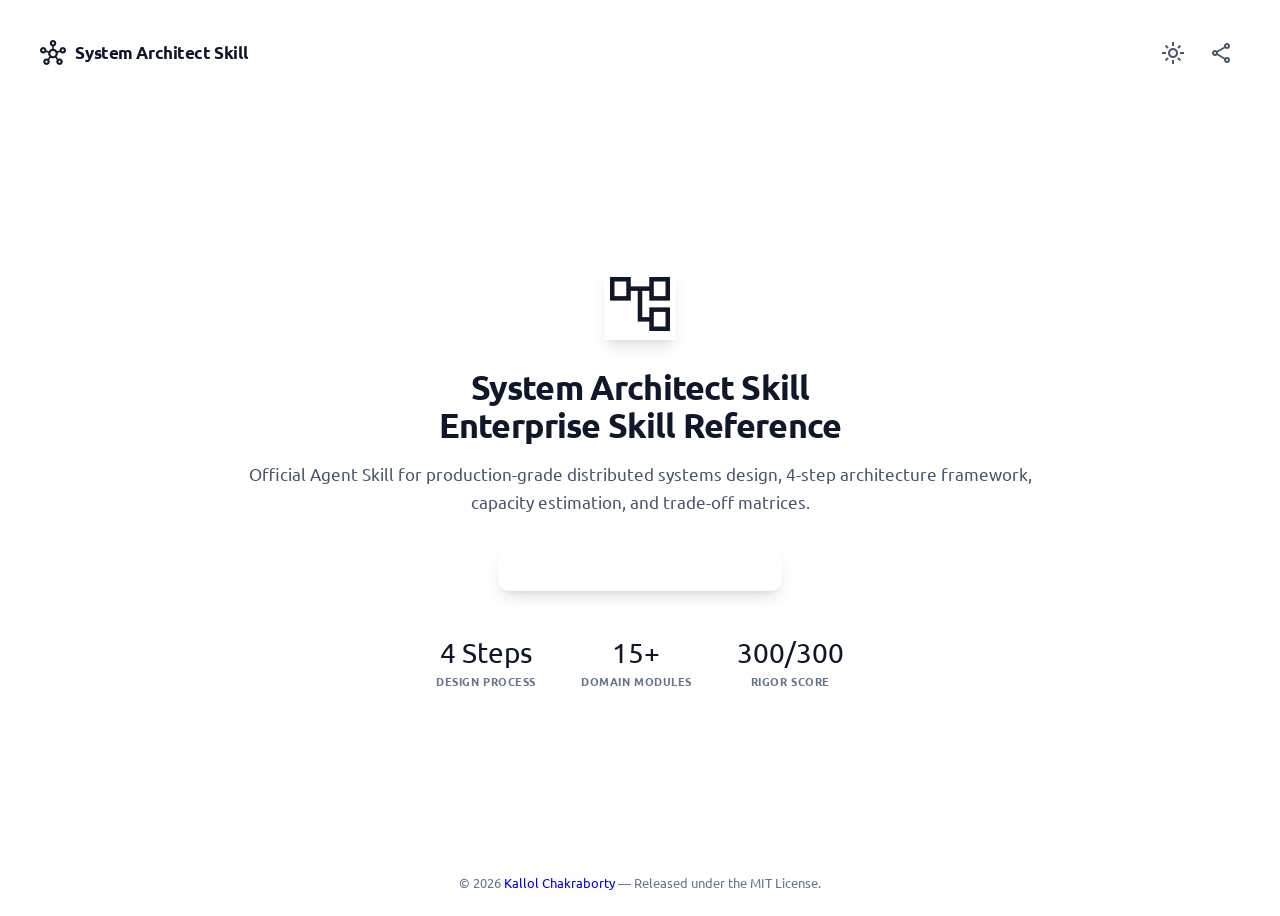
==== index.html @ fd2bddbb "style: set Ubuntu as the primary typography font family" ====
<!DOCTYPE html>
<html lang="en">
<head>
  <meta charset="utf-8" />
  <meta content="width=device-width, initial-scale=1.0" name="viewport" />
  <title>System Architect Skill — Enterprise Agent Skill Reference</title>
  <meta name="description" content="Official System Architect Agent Skill reference for production-grade distributed systems design methodology, capacity calculations, high-level architectures, and scalability trade-offs." />
  <meta property="og:title" content="System Architect Skill — Enterprise Agent Skill Reference" />
  <meta property="og:description" content="Official System Architect Agent Skill reference for production-grade distributed systems design methodology, capacity calculations, high-level architectures, and scalability trade-offs." />
  <meta property="og:type" content="website" />
  <meta property="og:site_name" content="System Architect Skill" />
  <meta name="author" content="Kallol Chakraborty" />
  <meta name="theme-color" content="#4F46E5" />
  <link rel="icon" type="image/svg+xml" href="assets/favicon.svg" />
  <link rel="stylesheet" href="css/tailwind.css" />
  <link rel="stylesheet" href="css/main.css" />
  <link href="https://fonts.googleapis.com/css2?family=Ubuntu:wght@300;400;500;700&family=JetBrains+Mono:wght@400;500;700&display=swap" rel="stylesheet" />
  <link href="https://fonts.googleapis.com/css2?family=Material+Symbols+Outlined:wght,FILL@100..700,0..1&display=swap" rel="stylesheet" />
  <script src="js/theme.js"></script>
  <script defer src="js/generated.js"></script>
  <script defer src="js/modals.js"></script>
</head>
<body class="font-sans bg-white dark:bg-slate-900 text-slate-900 dark:text-white min-h-screen flex flex-col justify-between">

  <a href="#main-content" class="sr-only focus:not-sr-only focus:absolute focus:top-4 focus:left-4 focus:z-50 focus:px-4 focus:py-2 focus:bg-white dark:focus:bg-slate-900 focus:text-indigo-600 focus:border focus:border-indigo-600 focus:rounded-lg focus:shadow-lg focus:text-sm focus:font-semibold">Skip to main content</a>

  <!-- Navbar -->
  <nav class="sticky top-0 left-0 right-0 z-40 bg-white/85 dark:bg-slate-900/85 backdrop-blur-md border-b border-slate-200 dark:border-slate-800">
    <div class="max-w-7xl mx-auto px-4 sm:px-6 lg:px-8">
      <div class="flex items-center justify-between h-16">
        <a href="index.html" class="flex items-center gap-2.5 text-lg font-bold tracking-tight text-slate-900 dark:text-white">
          <span class="material-symbols-outlined text-indigo-600 dark:text-indigo-400" style="font-size: 26px;">hub</span>
          <span>System Architect Skill</span>
        </a>
        <div class="flex items-center gap-3">
          <button id="themeToggle" class="w-10 h-10 flex items-center justify-center rounded-lg hover:bg-slate-100 dark:hover:bg-slate-800 transition-colors" aria-label="Toggle theme">
            <span class="material-symbols-outlined text-slate-600 dark:text-slate-400 text-[20px]">light_mode</span>
          </button>
          <button class="open-share-btn w-10 h-10 flex items-center justify-center rounded-lg hover:bg-slate-100 dark:hover:bg-slate-800 transition-colors" aria-label="Share">
            <span class="material-symbols-outlined text-slate-600 dark:text-slate-400 text-[20px]">share</span>
          </button>
        </div>
      </div>
    </div>
  </nav>

  <!-- Hero -->
  <main id="main-content" class="flex-grow flex items-center justify-center px-4 py-12">
    <section class="w-full py-6">
      <div class="max-w-4xl mx-auto text-center">
        <div class="flex justify-center mb-6">
          <div class="w-28 h-28 rounded-3xl flex items-center justify-center bg-indigo-50 dark:bg-indigo-950/60 border border-indigo-200 dark:border-indigo-800/60 shadow-lg shadow-indigo-500/10">
            <span class="material-symbols-outlined text-indigo-600 dark:text-indigo-400" style="font-size: 72px;">account_tree</span>
          </div>
        </div>
        <h1 class="text-4xl sm:text-5xl font-extrabold tracking-tight mb-4 text-slate-900 dark:text-white">
          System Architect Skill<br>
          <span class="bg-gradient-to-r from-indigo-600 via-indigo-500 to-purple-600 dark:from-indigo-400 dark:via-indigo-300 dark:to-purple-400 bg-clip-text text-transparent">Enterprise Skill Reference</span>
        </h1>
        <p class="text-lg text-slate-600 dark:text-slate-300 max-w-2xl mx-auto mb-8 leading-relaxed">
          Official Agent Skill for production-grade distributed systems design, 4-step architecture framework, capacity estimation, and trade-off matrices.
        </p></p>
        <div class="flex flex-wrap items-center justify-center gap-4">
          <a href="docs.html" class="inline-flex items-center gap-2 px-6 py-3 bg-indigo-600 hover:bg-indigo-700 text-white font-semibold rounded-xl transition-all shadow-lg shadow-indigo-600/30 hover:scale-105">
            <span class="material-symbols-outlined text-[20px]">auto_stories</span>
            <span>Explore Architecture Guide</span>
            <span class="material-symbols-outlined text-[18px]">arrow_forward</span>
          </a>
        </div>
        <!-- Quick stats -->
        <div class="flex flex-wrap justify-center gap-12 mt-12 text-center">
          <div>
            <div class="text-3xl font-extrabold text-indigo-600 dark:text-indigo-400">4 Steps</div>
            <div class="text-xs font-semibold text-slate-500 dark:text-slate-400 uppercase tracking-wider mt-1">Design Process</div>
          </div>
          <div>
            <div class="text-3xl font-extrabold text-indigo-600 dark:text-indigo-400">15+</div>
            <div class="text-xs font-semibold text-slate-500 dark:text-slate-400 uppercase tracking-wider mt-1">Domain Modules</div>
          </div>
          <div>
            <div class="text-3xl font-extrabold text-indigo-600 dark:text-indigo-400">300/300</div>
            <div class="text-xs font-semibold text-slate-500 dark:text-slate-400 uppercase tracking-wider mt-1">Rigor Score</div>
          </div>
        </div>
      </div>
    </section>
  </main>

  <footer class="border-t border-slate-200 dark:border-slate-800 py-6 px-4">
    <div class="max-w-7xl mx-auto text-center text-sm text-slate-500 dark:text-slate-400">
      <span>&copy; 2026 <a href="https://github.com/kallolchakraborty" class="text-blue-600 hover:underline" target="_blank">Kallol Chakraborty</a> &mdash; Released under the MIT License.</span>
    </div>
  </footer>

  <!-- Search Modal -->
  <div id="search-modal" class="fixed inset-0 z-50 hidden">
    <div id="search-modal-backdrop" class="absolute inset-0 bg-slate-900/60 backdrop-blur-sm"></div>
    <div class="absolute top-24 left-1/2 -translate-x-1/2 w-full max-w-lg mx-4">
      <div class="bg-white dark:bg-slate-900 rounded-xl shadow-2xl border border-slate-200 dark:border-slate-800 overflow-hidden">
        <div class="search-header-container flex items-center gap-3 px-4 py-3 border-b border-slate-200 dark:border-slate-800">
          <span class="material-symbols-outlined text-slate-400 text-[20px]">search</span>
          <input id="modal-search-input" type="text" class="flex-1 bg-transparent border-none outline-none focus:ring-0 text-sm placeholder:text-slate-400 text-slate-800 dark:text-slate-200" placeholder="Search architecture patterns..." autocomplete="off">
          <button id="close-search-modal" class="text-xs text-slate-400 hover:text-slate-600 dark:hover:text-slate-300 font-medium px-2 py-1 rounded-md hover:bg-slate-100 dark:hover:bg-slate-800 transition-colors">ESC</button>
        </div>
        <div id="modal-search-results" class="max-h-[80vh] overflow-y-auto">
          <div class="p-6 text-center text-slate-400 text-sm">Type to search architecture components...</div>
        </div>
      </div>
    </div>
  </div>

  <!-- Share Modal -->
  <div id="share-modal" class="fixed inset-0 z-50 hidden">
    <div id="share-modal-backdrop" class="absolute inset-0 bg-slate-900/60 backdrop-blur-sm"></div>
    <div class="absolute top-1/2 left-1/2 -translate-x-1/2 -translate-y-1/2 w-full max-w-md mx-4">
      <div class="bg-white dark:bg-slate-900 rounded-xl shadow-2xl border border-slate-200 dark:border-slate-800 p-6">
        <div class="flex items-center justify-between mb-4">
          <h3 class="text-lg font-semibold">Share Reference</h3>
          <button id="close-share-modal" class="w-8 h-8 flex items-center justify-center rounded-lg hover:bg-slate-100 dark:hover:bg-slate-800 transition-colors">
            <span class="material-symbols-outlined text-slate-400">close</span>
          </button>
        </div>
        <div class="flex items-center gap-2">
          <input id="share-url-input" type="text" class="flex-1 px-3 py-2 text-sm bg-slate-100 dark:bg-slate-800 rounded-lg border-none focus:ring-2 focus:ring-blue-500 outline-none text-slate-700 dark:text-slate-300" readonly>
          <button id="copy-link-btn" class="shrink-0 px-4 py-2 bg-blue-600 hover:bg-blue-700 text-white text-sm font-medium rounded-lg transition-colors">Copy Link</button>
        </div>
      </div>
    </div>
  </div>

</body>
</html>
---- css/main.css ----
/* ========== Global: Scaled root ========== */
:root {
  --brand-primary: #4F46E5;
  --brand-hover: #4338CA;
  --brand-light: rgba(79, 70, 229, 0.08);
  --brand-lighter: rgba(79, 70, 229, 0.04);
  --text-primary: #0F172A;
  --text-secondary: #334155;
  --text-muted: #64748B;
  --bg-primary: #ffffff;
  --bg-secondary: #F8FAFC;
  --border-default: #E2E8F0;
}
html.dark {
  --brand-primary: #818CF8;
  --brand-hover: #6366F1;
  --brand-light: rgba(129, 140, 248, 0.15);
  --brand-lighter: rgba(129, 140, 248, 0.08);
  --text-primary: #F8FAFC;
  --text-secondary: #CBD5E1;
  --text-muted: #94A3B8;
  --bg-primary: #0F172A;
  --bg-secondary: #1E293B;
  --border-default: #334155;
}
html { font-size: 15px; }
.max-w-8xl { max-width: 100rem !important; }
body,
body *:not(.material-symbols-outlined):not(pre):not(code):not(pre *):not(code *):not(svg):not(svg *) {
  font-family: 'Ubuntu', sans-serif !important;
}
a { text-decoration: none; }
button, input { border: none; outline: none; }

/* ========== Shared: Scrollbar ========== */
::-webkit-scrollbar { width: 6px; height: 6px; }
::-webkit-scrollbar-track { background: transparent; }
::-webkit-scrollbar-thumb { background: rgba(0, 0, 0, 0.1); border-radius: 9999px; }
::-webkit-scrollbar-thumb:hover { background: rgba(0, 0, 0, 0.2); }
html.dark ::-webkit-scrollbar-thumb { background: rgba(255, 255, 255, 0.1); }
html.dark ::-webkit-scrollbar-thumb:hover { background: rgba(255, 255, 255, 0.2); }

/* ========== Shared: Navigation ========== */
.glass-nav {
  backdrop-filter: blur(8px);
  background-color: rgba(255, 255, 255, 0.85);
  border-bottom: 1px solid rgba(0, 0, 0, 0.06);
}
html.dark .glass-nav {
  background-color: rgba(15, 17, 21, 0.8);
  border-bottom-color: rgba(255, 255, 255, 0.05);
}

.sidebar-sections { display: flex; flex-direction: column; gap: 2px; }
.sidebar-section { margin-bottom: 2px; }
.sidebar-label {
  font-size: 9px;
  font-weight: 500;
  letter-spacing: 0.1em;
  text-transform: uppercase;
  color: var(--text-muted);
  padding: 12px 8px 3px 10px;
}
.sidebar-subheader {
  font-size: 10px;
  font-weight: 600;
  letter-spacing: 0.08em;
  text-transform: uppercase;
  color: var(--brand-primary);
  padding: 10px 0 2px 10px;
  margin-top: 4px;
}
.sidebar-link {
  display: block;
  padding: 4px 8px 4px 10px;
  font-size: 13px;
  color: var(--text-secondary);
  border-left: 2px solid transparent;
  border-radius: 0 6px 6px 0;
  transition: all 0.15s;
  line-height: 1.4;
}
.sidebar-link:hover {
  color: var(--brand-primary);
  background: var(--brand-lighter);
}
.active-doc-link {
  color: var(--brand-primary) !important;
  border-left-color: var(--brand-primary) !important;
  background: var(--brand-light) !important;
  font-weight: 500;
}
.study-plan-link {
  font-weight: 600 !important;
  border-left: 3px solid var(--brand-primary) !important;
  background: var(--brand-light) !important;
  border-radius: 0 6px 6px 0;
  padding-left: 10px !important;
}
.outline-link {
  display: block;
  padding: 4px 0 4px 12px;
  font-size: 12px;
  color: var(--text-muted);
  border-left: 2px solid transparent;
  transition: all 0.15s;
}
.outline-link:hover { color: var(--brand-primary); }
.outline-link.active-outline { color: var(--brand-primary); border-left-color: var(--brand-primary); }

/* ========== Phase Badge ========== */
.phase-badge {
  display: inline-flex;
  align-items: center;
  gap: 4px;
  font-size: 10px;
  font-weight: 600;
  letter-spacing: 0.05em;
  text-transform: uppercase;
  color: var(--brand-primary);
  background: var(--brand-light);
  border: 1px solid rgba(233, 84, 32, 0.15);
  padding: 2px 8px;
  border-radius: 9999px;
  white-space: nowrap;
}

/* ========== Homepage Logo Animation ========== */
@keyframes logoFloat {
  0%, 100% { transform: translateY(0px) scale(1); }
  50% { transform: translateY(-6px) scale(1.05); }
}
.logo-animate {
  animation: logoFloat 3s ease-in-out infinite;
}

/* ========== Shared: Brand Colors ========== */
.text-brand-500 { color: var(--brand-primary) !important; }
.bg-brand-500 { background-color: var(--brand-primary) !important; color: #FFFFFF !important; }
.hover\:bg-brand-600:hover { background-color: var(--brand-primary) !important; color: #FFFFFF !important; }
.hover\:border-brand-500:hover { border-color: var(--brand-primary) !important; }
.hover\:text-brand-500:hover { color: var(--brand-primary) !important; }

/* ========== Shared: Dark Mode Theme ========== */
html.dark body {
  background-color: var(--bg-secondary) !important;
  color: var(--text-primary) !important;
}
html.dark h1, html.dark h2, html.dark h3, html.dark h4, html.dark p, html.dark label, html.dark input {
  color: var(--text-primary);
}
html.dark .text-slate-900, html.dark .text-slate-800, html.dark .dark\:text-white {
  color: var(--text-primary) !important;
}
html.dark .text-slate-600, html.dark .text-slate-500, html.dark .text-slate-400, html.dark .dark\:text-slate-400 {
  color: var(--text-secondary) !important;
}
html.dark .border, html.dark .border-b, html.dark .border-t, html.dark .border-r, html.dark .border-l,
html.dark .border-slate-200, html.dark .dark\:border-slate-800 {
  border-color: var(--border-default) !important;
}
html.dark .bg-white, html.dark .bg-slate-50, html.dark .dark\:bg-slate-900, html.dark .dark\:bg-slate-800\/40,
html.dark .bg-slate-50\/50, html.dark .bg-slate-100 {
  background-color: var(--bg-primary) !important;
}

/* ========== Docs Content Styles ========== */
#docs-dynamic-content a { color: var(--brand-primary); font-weight: 600; }
#docs-dynamic-content a:hover { color: var(--brand-hover); }
#docs-dynamic-content h2 {
  font-size: 1.5rem;
  font-weight: 600;
  margin-top: 2rem;
  margin-bottom: 0.75rem;
  padding-bottom: 0.5rem;
  border-bottom: 1px solid var(--border-default);
  color: var(--text-primary);
}
#docs-dynamic-content h3 { font-size: 1.25rem; font-weight: 600; margin-top: 1.75rem; margin-bottom: 0.5rem; color: var(--text-secondary); }
#docs-dynamic-content p { margin-bottom: 0.75rem; line-height: 1.625; color: var(--text-secondary); }
#docs-dynamic-content ul, #docs-dynamic-content ol { padding-left: 1.5rem; margin-bottom: 0.75rem; }
#docs-dynamic-content li { margin-bottom: 0.25rem; line-height: 1.625; color: var(--text-secondary); }
#docs-dynamic-content ul { list-style: disc; }
#docs-dynamic-content ol { list-style: decimal; }
#docs-dynamic-content blockquote {
  border-left: 3px solid var(--brand-primary);
  padding: 0.5rem 1rem;
  margin-bottom: 0.75rem;
  background: var(--brand-lighter);
  border-radius: 0 8px 8px 0;
  color: var(--text-secondary);
}
#docs-dynamic-content hr { margin: 1.5rem 0; border: 0; border-top: 1px solid var(--border-default); }
#docs-dynamic-content code {
  font-family: 'Ubuntu', sans-serif;
  font-size: 0.85em;
  background: var(--bg-secondary);
  padding: 2px 6px;
  border-radius: 4px;
  color: var(--brand-primary);
}
/* ========== Code block wrapper and header ========== */
.code-block-wrapper {
  position: relative;
  border: 1px solid var(--border-default);
  border-radius: 10px;
  margin: 1.5rem 0;
  background: var(--bg-secondary);
  overflow: hidden;
  box-shadow: 0 1px 3px rgba(0, 0, 0, 0.02);
}
html.dark .code-block-wrapper {
  background: #0d1117;
  border-color: rgba(255, 255, 255, 0.05);
}
.code-block-header {
  display: flex;
  justify-content: space-between;
  align-items: center;
  padding: 0.5rem 1rem;
  background: rgba(0, 0, 0, 0.02);
  border-bottom: 1px solid var(--border-default);
  font-size: 11px;
  font-weight: 500;
  color: var(--text-secondary);
  user-select: none;
}
html.dark .code-block-header {
  background: rgba(255, 255, 255, 0.02);
  border-bottom-color: rgba(255, 255, 255, 0.05);
}
.code-block-lang {
  letter-spacing: 0.05em;
  text-transform: uppercase;
}
.code-block-actions {
  display: flex;
  gap: 12px;
}
.code-action-btn {
  display: inline-flex;
  align-items: center;
  gap: 4px;
  background: transparent;
  color: var(--text-secondary);
  cursor: pointer;
  padding: 2px 6px;
  border-radius: 4px;
  font-size: 11px;
  font-weight: 500;
  transition: all 0.15s;
}
.code-action-btn:hover {
  color: var(--brand-primary);
  background: var(--brand-light);
}
.code-action-btn span.material-symbols-outlined {
  font-size: 14px !important;
}

/* ========== Code container with line numbers ========== */
.code-container {
  display: flex;
  align-items: stretch;
  background: transparent;
}
.line-numbers-gutter {
  padding: 1.25rem 0.75rem;
  background: rgba(0, 0, 0, 0.01);
  border-right: 1px solid var(--border-default);
  text-align: right;
  font-family: 'JetBrains Mono', monospace;
  font-size: 13px !important;
  line-height: 1.5 !important;
  color: var(--text-muted);
  user-select: none;
  min-width: 2.25rem;
}
html.dark .line-numbers-gutter {
  background: rgba(255, 255, 255, 0.005);
  border-right-color: rgba(255, 255, 255, 0.05);
}
.line-numbers-gutter div {
  height: 19.5px;
}

/* Customize the pre inside container */
#docs-dynamic-content pre {
  margin: 0 !important;
  border: none !important;
  border-radius: 0 !important;
  background: transparent !important;
  padding: 1.25rem 1rem !important;
  overflow-x: auto;
  flex-grow: 1;
  font-family: 'JetBrains Mono', monospace !important;
  font-size: 13px !important;
  line-height: 1.5 !important;
  tab-size: 4;
}
#docs-dynamic-content pre code {
  background: none !important;
  padding: 0 !important;
  color: inherit !important;
  font-size: inherit !important;
  font-family: 'JetBrains Mono', monospace !important;
}

/* ========== highlight.js compatibility ========== */
#docs-dynamic-content pre code.hljs {
  border-radius: 10px;
}
html.dark #docs-dynamic-content pre code.hljs {
  background: #0a0c10 !important;
  color: #e6edf3 !important;
}

/* ========== Utility buttons: blend into background ========== */
#themeToggle, .theme-toggle-btn, .open-share-btn, #sidebar-toggle {
  border: none !important;
  outline: none !important;
  box-shadow: none !important;
  background: transparent !important;
}
.glass-nav #themeToggle, .theme-toggle-btn, .open-share-btn, #sidebar-toggle {
  padding: 0 !important;
  margin: 0 !important;
  min-width: 0 !important;
  min-height: 0 !important;
}

/* ========== Dark mode polyfills for brand opacity ========== */
html.dark .dark\:bg-brand-500\/10 { background-color: rgba(233, 84, 32, 0.12) !important; }
html.dark .dark\:bg-brand-500\/20 { background-color: rgba(233, 84, 32, 0.2) !important; }

/* ========== Smooth theme transitions ========== */
body,
body * {
  transition-property: background-color, color, border-color, outline-color, box-shadow;
  transition-duration: 0.2s;
  transition-timing-function: ease;
}
@media (prefers-reduced-motion: reduce) {
  body, body * {
    transition: none !important;
  }
  body *, body *::before, body *::after {
    animation-duration: 0.01ms !important;
  }
}

/* ========== Print ========== */
@media print {
  nav, .glass-nav, aside, footer { display: none !important; }
  main { margin: 0 !important; padding: 0 !important; max-width: 100% !important; }
  pre, code { font-size: 9pt; page-break-inside: avoid; }
  @page { margin: 1.5cm; }
}

/* ========== Fuse.js Search Results ========== */
.search-meta {
  padding: 8px 16px 4px;
  font-size: 10px;
  font-weight: 500;
  color: var(--text-muted);
  letter-spacing: 0.05em;
  text-transform: uppercase;
}
.search-results-list { padding: 0; }
.search-empty {
  padding: 40px 16px;
  text-align: center;
  font-size: 13px;
  color: var(--text-muted);
}
.search-result-item {
  display: block;
  padding: 10px 16px;
  cursor: pointer;
  border-bottom: 1px solid var(--border-default);
  transition: background 0.12s;
  text-decoration: none;
}
.search-result-item:last-child { border-bottom: none; }
.search-result-item:hover,
.search-result-selected {
  background: var(--brand-lighter);
}
.search-result-header {
  display: flex;
  align-items: center;
  gap: 8px;
  margin-bottom: 2px;
}
.search-result-key {
  font-size: 10px;
  font-family: 'Ubuntu', sans-serif;
  color: var(--brand-primary);
  font-weight: 600;
}
.search-phase-badge {
  display: inline-flex;
  align-items: center;
  font-size: 9px;
  font-weight: 600;
  letter-spacing: 0.03em;
  color: var(--brand-primary);
  background: var(--brand-light);
  border: 1px solid rgba(233, 84, 32, 0.12);
  padding: 1px 6px;
  border-radius: 9999px;
  white-space: nowrap;
}
.search-result-title {
  font-size: 13px;
  font-weight: 600;
  color: var(--text-primary);
  line-height: 1.4;
}
.search-result-desc {
  font-size: 11px;
  color: var(--text-secondary);
  margin-top: 2px;
  line-height: 1.4;
}
.search-section-hints {
  display: flex;
  flex-wrap: wrap;
  gap: 4px;
  margin-top: 4px;
}
.search-section-tag {
  font-size: 9px;
  color: var(--text-muted);
  background: var(--bg-secondary);
  border: 1px solid var(--border-default);
  padding: 1px 5px;
  border-radius: 4px;
  white-space: nowrap;
}
.search-result-item mark {
  background: rgba(233, 84, 32, 0.15);
  color: var(--brand-primary);
  border-radius: 2px;
  padding: 0 1px;
}

/* ========== Diagrams ========== */
.docs-diagram {
  display: block;
  max-width: 100%;
  margin: 1.5rem auto;
  border: 1px solid var(--border-default);
  border-radius: 10px;
  background: var(--bg-secondary);
  padding: 1rem;
  overflow-x: auto;
}
.docs-diagram svg {
  min-width: 900px;
  width: 100%;
  height: auto;
  display: block;
}
.docs-diagram svg text,
.docs-diagram svg tspan {
  font-family: 'Ubuntu', sans-serif !important;
}
html.dark .docs-diagram {
  background: #1a1d23;
  border-color: rgba(255, 255, 255, 0.08);
}

/* ========== Study Plan Timeline ========== */
.timeline-hbar {
  display: flex;
  gap: 4px;
  width: 100%;
  margin: 1.5rem 0;
}
.timeline-segment {
  flex: 1;
  border-radius: 6px;
  padding: 10px 8px;
  text-align: center;
  font-size: 11px;
  line-height: 1.4;
  position: relative;
  min-height: 72px;
  display: flex;
  flex-direction: column;
  align-items: center;
  justify-content: center;
}
.timeline-segment .week-label {
  font-weight: 700;
  font-size: 12px;
  margin-bottom: 2px;
}
.timeline-segment .phase-label {
  font-size: 9px;
  opacity: 0.85;
}
.timeline-segment .phase-hours {
  font-size: 9px;
  font-weight: 600;
  margin-top: 2px;
  opacity: 0.7;
}
.timeline-segment.w1 { background: #dbeafe; color: #1e40af; }
.timeline-segment.w2 { background: #e0e7ff; color: #4338ca; }
.timeline-segment.w3 { background: #ede9fe; color: #6d28d9; }
.timeline-segment.w4 { background: #fce7f3; color: #be185d; }
.timeline-segment.w5 { background: #fff3ed; color: #c2410c; }
.timeline-segment.w6 { background: #d1fae5; color: #047857; }
html.dark .timeline-segment.w1 { background: #1e3a5f; color: #93c5fd; }
html.dark .timeline-segment.w2 { background: #2e1f6e; color: #a5b4fc; }
html.dark .timeline-segment.w3 { background: #3b1f6e; color: #c4b5fd; }
html.dark .timeline-segment.w4 { background: #5b1f3e; color: #f9a8d4; }
html.dark .timeline-segment.w5 { background: #5b2a1f; color: #fdba74; }
html.dark .timeline-segment.w6 { background: #1f4a3a; color: #6ee7b7; }

.study-week-card {
  border: 1px solid var(--border-default);
  border-radius: 10px;
  padding: 1rem 1.25rem;
  margin-bottom: 1rem;
  background: var(--bg-secondary);
  transition: box-shadow 0.2s;
}
html.dark .study-week-card {
  background: #1a1d23;
  border-color: rgba(255, 255, 255, 0.08);
}
.study-week-card:hover {
  box-shadow: 0 2px 12px rgba(0,0,0,0.06);
}
html.dark .study-week-card:hover {
  box-shadow: 0 2px 12px rgba(0,0,0,0.3);
}
.study-week-header {
  display: flex;
  align-items: center;
  gap: 10px;
  margin-bottom: 8px;
}
.study-week-badge {
  display: inline-flex;
  align-items: center;
  justify-content: center;
  width: 28px;
  height: 28px;
  border-radius: 50%;
  font-size: 12px;
  font-weight: 700;
  flex-shrink: 0;
  color: #fff;
}
.study-week-title {
  font-weight: 600;
  font-size: 14px;
}
.study-week-hours {
  font-size: 11px;
  opacity: 0.6;
  margin-left: auto;
}
.study-week-phases {
  display: flex;
  flex-wrap: wrap;
  gap: 6px;
  margin: 6px 0;
}
.study-week-phases span {
  display: inline-block;
  font-size: 10px;
  padding: 2px 8px;
  border-radius: 4px;
  background: rgba(233,84,32,0.08);
  color: var(--brand-default);
  font-weight: 500;
}
html.dark .study-week-phases span {
  background: rgba(233,84,32,0.15);
}
.study-week-goal {
  font-size: 12px;
  padding: 6px 10px;
  margin-top: 6px;
  border-radius: 6px;
  background: rgba(233,84,32,0.04);
  border-left: 3px solid var(--brand-default);
}
html.dark .study-week-goal {
  background: rgba(233,84,32,0.08);
}
.study-week-artifacts {
  font-size: 11px;
  margin-top: 6px;
  opacity: 0.7;
}
.study-week-artifacts a {
  color: var(--brand-default);
  text-decoration: none;
}
.study-week-artifacts a:hover {
  text-decoration: underline;
}
.study-milestone {
  display: flex;
  align-items: center;
  gap: 8px;
  font-size: 11px;
  padding: 6px 10px;
  margin-top: 4px;
  border-radius: 6px;
  background: rgba(233,84,32,0.04);
}
html.dark .study-milestone {
  background: rgba(233,84,32,0.08);
}
.study-milestone .icon {
  font-size: 14px;
  flex-shrink: 0;
}

/* ========== Highlight.js ABAP Overrides ========== */
.hljs-doctag { color: #e8792b !important; font-weight: 500; }
.hljs-keyword { color: #7c3aed !important; font-weight: 500; }
.hljs-built_in { color: #0891b2 !important; }
.hljs-string { color: #16a34a !important; }
.hljs-number { color: #e8792b !important; }
.hljs-comment { color: #64748b !important; font-style: italic; }
.hljs-operator { color: #dc2626 !important; }
html.dark .hljs-doctag { color: #fb923c !important; }
html.dark .hljs-keyword { color: #a78bfa !important; }
html.dark .hljs-built_in { color: #22d3ee !important; }
html.dark .hljs-string { color: #4ade80 !important; }
html.dark .hljs-number { color: #fb923c !important; }
html.dark .hljs-comment { color: #94a3b8 !important; }
html.dark .hljs-operator { color: #f87171 !important; }

/* ========== Responsive Left Sidebar Override ========== */
@media (max-width: 1023px) {
  #left-sidebar {
    position: fixed !important;
    top: 0 !important;
    bottom: 0 !important;
    left: 0 !important;
    width: 280px !important;
    height: 100vh !important;
    z-index: 50 !important;
    background: var(--bg-primary) !important;
    border-right: 1px solid var(--border-default) !important;
    transition: transform 0.2s ease-in-out !important;
    padding: 1.5rem !important;
    box-shadow: 0 4px 20px rgba(0, 0, 0, 0.08) !important;
  }
  
  /* When it has -translate-x-full, hide it */
  #left-sidebar.-translate-x-full {
    transform: translateX(-100%) !important;
  }
  
  /* When it doesn't have -translate-x-full, show it */
  #left-sidebar:not(.-translate-x-full) {
    transform: translateX(0) !important;
  }
}

/* ========== Markdown Content Typography & Tables ========== */
#docs-dynamic-content { color: var(--text-primary); }
#docs-dynamic-content h1 { font-size: 2.1rem; font-weight: 700; color: var(--text-primary); margin-top: 1.5rem; margin-bottom: 1rem; border-bottom: 1px solid var(--border-default); padding-bottom: 0.5rem; }
#docs-dynamic-content h2 { font-size: 1.5rem; font-weight: 600; color: var(--text-primary); margin-top: 2rem; margin-bottom: 0.75rem; border-bottom: 1px solid var(--border-default); padding-bottom: 0.25rem; }
#docs-dynamic-content h3 { font-size: 1.25rem; font-weight: 600; color: var(--text-primary); margin-top: 1.5rem; margin-bottom: 0.5rem; }
#docs-dynamic-content h4 { font-size: 1.1rem; font-weight: 600; color: var(--text-primary); margin-top: 1.25rem; margin-bottom: 0.5rem; }
#docs-dynamic-content p { font-size: 0.95rem; line-height: 1.65; color: var(--text-secondary); margin-bottom: 1rem; }
#docs-dynamic-content ul { list-style-type: disc; margin-left: 1.5rem; margin-bottom: 1.25rem; color: var(--text-secondary); }
#docs-dynamic-content ol { list-style-type: decimal; margin-left: 1.5rem; margin-bottom: 1.25rem; color: var(--text-secondary); }
#docs-dynamic-content li { margin-bottom: 0.4rem; line-height: 1.55; }
#docs-dynamic-content table { width: 100%; border-collapse: collapse; margin-top: 1.25rem; margin-bottom: 1.5rem; border: 1px solid var(--border-default); border-radius: 8px; overflow: hidden; }
#docs-dynamic-content th, #docs-dynamic-content td { padding: 10px 14px; border: 1px solid var(--border-default); text-align: left; font-size: 0.875rem; }
#docs-dynamic-content th { background: var(--bg-secondary); font-weight: 600; color: var(--text-primary); }
#docs-dynamic-content tr:nth-child(even) { background: var(--brand-lighter); }
#docs-dynamic-content code:not(pre code) { background: var(--brand-light); color: var(--brand-primary); padding: 2px 6px; border-radius: 4px; font-family: 'JetBrains Mono', monospace; font-size: 0.85rem; font-weight: 500; }
#docs-dynamic-content blockquote { border-left: 4px solid var(--brand-primary); background: var(--brand-lighter); padding: 12px 16px; color: var(--text-secondary); border-radius: 0 8px 8px 0; margin-bottom: 1.25rem; font-style: normal; }
#docs-dynamic-content hr { border: none; border-top: 1px solid var(--border-default); margin: 2rem 0; }
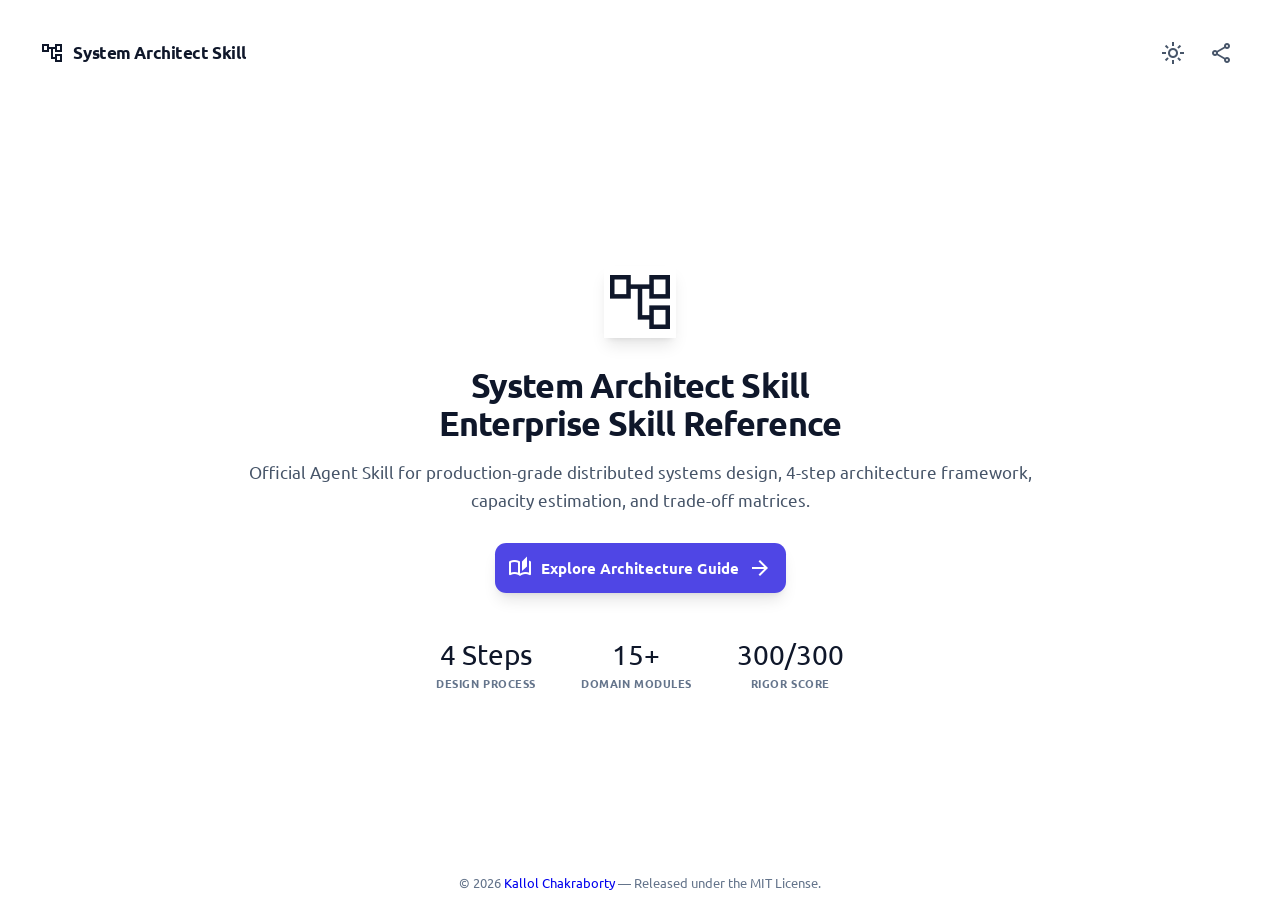
==== commit 1284f458: "fix(ui): synchronize header/hero account_tree logo and fix CTA button text contrast" ====
--- a/index.html
+++ b/index.html
@@ -14,7 +14,7 @@
   <link rel="icon" type="image/svg+xml" href="assets/favicon.svg" />
   <link rel="stylesheet" href="css/tailwind.css" />
   <link rel="stylesheet" href="css/main.css" />
-  <link href="https://fonts.googleapis.com/css2?family=Ubuntu:wght@300;400;500;700&family=JetBrains+Mono:wght@400;500;700&display=swap" rel="stylesheet" />
+  <link href="https://fonts.googleapis.com/css2?family=Ubuntu:ital,wght@0,300;0,400;0,500;0,700;1,300;1,400;1,500;1,700&family=JetBrains+Mono:wght@400;500;700&display=swap" rel="stylesheet" />
   <link href="https://fonts.googleapis.com/css2?family=Material+Symbols+Outlined:wght,FILL@100..700,0..1&display=swap" rel="stylesheet" />
   <script src="js/theme.js"></script>
   <script defer src="js/generated.js"></script>
@@ -29,7 +29,7 @@
     <div class="max-w-7xl mx-auto px-4 sm:px-6 lg:px-8">
       <div class="flex items-center justify-between h-16">
         <a href="index.html" class="flex items-center gap-2.5 text-lg font-bold tracking-tight text-slate-900 dark:text-white">
-          <span class="material-symbols-outlined text-indigo-600 dark:text-indigo-400" style="font-size: 26px;">hub</span>
+          <span class="material-symbols-outlined text-indigo-600 dark:text-indigo-400 text-[26px]">account_tree</span>
           <span>System Architect Skill</span>
         </a>
         <div class="flex items-center gap-3">
@@ -59,12 +59,12 @@
         </h1>
         <p class="text-lg text-slate-600 dark:text-slate-300 max-w-2xl mx-auto mb-8 leading-relaxed">
           Official Agent Skill for production-grade distributed systems design, 4-step architecture framework, capacity estimation, and trade-off matrices.
-        </p></p>
+        </p>
         <div class="flex flex-wrap items-center justify-center gap-4">
-          <a href="docs.html" class="inline-flex items-center gap-2 px-6 py-3 bg-indigo-600 hover:bg-indigo-700 text-white font-semibold rounded-xl transition-all shadow-lg shadow-indigo-600/30 hover:scale-105">
-            <span class="material-symbols-outlined text-[20px]">auto_stories</span>
-            <span>Explore Architecture Guide</span>
-            <span class="material-symbols-outlined text-[18px]">arrow_forward</span>
+          <a href="docs.html" class="btn-primary inline-flex items-center gap-2.5 px-6 py-3.5 bg-indigo-600 hover:bg-indigo-700 text-white font-bold rounded-xl transition-all shadow-lg shadow-indigo-600/30 hover:scale-105" style="color: #ffffff !important;">
+            <span class="material-symbols-outlined text-[20px]" style="color: #ffffff !important;">auto_stories</span>
+            <span style="color: #ffffff !important; font-weight: 700 !important;">Explore Architecture Guide</span>
+            <span class="material-symbols-outlined text-[18px]" style="color: #ffffff !important;">arrow_forward</span>
           </a>
         </div>
         <!-- Quick stats -->
--- a/css/main.css
+++ b/css/main.css
@@ -25,9 +25,48 @@
 }
 html { font-size: 15px; }
 .max-w-8xl { max-width: 100rem !important; }
-body,
-body *:not(.material-symbols-outlined):not(pre):not(code):not(pre *):not(code *):not(svg):not(svg *) {
+html, body, div, applet, object, iframe,
+h1, h2, h3, h4, h5, h6, p, blockquote, pre,
+a, abbr, acronym, address, big, cite, code,
+del, dfn, em, img, ins, kbd, q, s, samp,
+small, strike, strong, sub, sup, tt, var,
+b, u, i, center,
+dl, dt, dd, ol, ul, li,
+fieldset, form, label, legend,
+table, caption, tbody, tfoot, thead, tr, th, td,
+article, aside, canvas, details, embed, 
+figure, figcaption, footer, header, hgroup, 
+menu, nav, output, ruby, section, summary,
+time, mark, audio, video, input, button, select, textarea,
+span:not(.material-symbols-outlined) {
   font-family: 'Ubuntu', sans-serif !important;
+}
+
+span.material-symbols-outlined,
+button.material-symbols-outlined,
+i.material-symbols-outlined,
+.material-symbols-outlined {
+  font-family: 'Material Symbols Outlined' !important;
+  font-weight: normal !important;
+  font-style: normal !important;
+  line-height: 1 !important;
+  letter-spacing: normal !important;
+  text-transform: none !important;
+  display: inline-block !important;
+  white-space: nowrap !important;
+  word-wrap: normal !important;
+  direction: ltr !important;
+}
+
+.btn-primary {
+  background-color: #4F46E5 !important;
+  color: #FFFFFF !important;
+}
+.btn-primary * {
+  color: #FFFFFF !important;
+}
+.btn-primary:hover {
+  background-color: #4338CA !important;
 }
 a { text-decoration: none; }
 button, input { border: none; outline: none; }
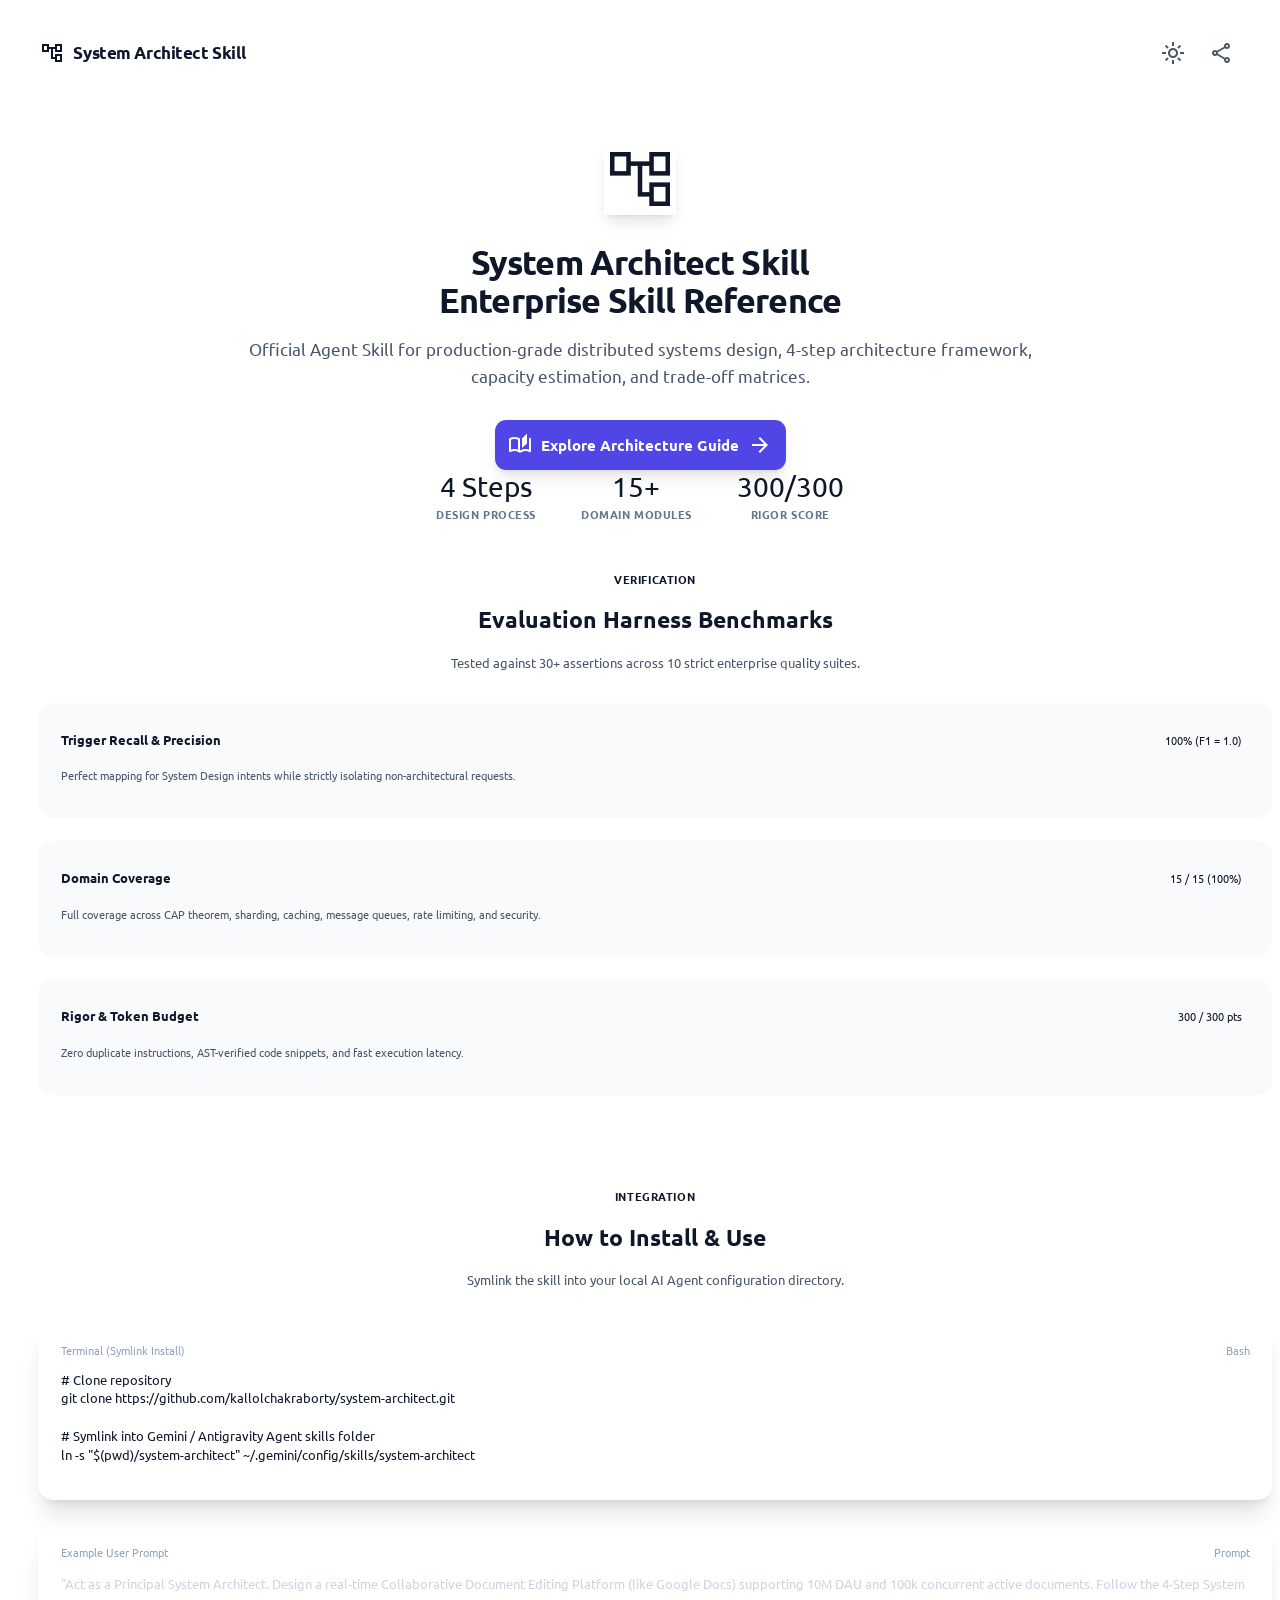
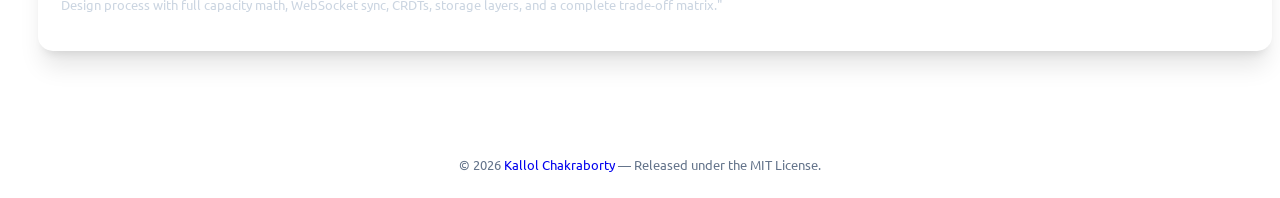
==== commit 992c6019: "feat(ui): add homepage logo pulse animation, benchmarks section, and installation guide" ====
--- a/index.html
+++ b/index.html
@@ -45,12 +45,12 @@
   </nav>
 
   <!-- Hero -->
-  <main id="main-content" class="flex-grow flex items-center justify-center px-4 py-12">
+  <main id="main-content" class="flex-grow flex flex-col items-center justify-center px-4 py-12">
     <section class="w-full py-6">
       <div class="max-w-4xl mx-auto text-center">
         <div class="flex justify-center mb-6">
           <div class="w-28 h-28 rounded-3xl flex items-center justify-center bg-indigo-50 dark:bg-indigo-950/60 border border-indigo-200 dark:border-indigo-800/60 shadow-lg shadow-indigo-500/10">
-            <span class="material-symbols-outlined text-indigo-600 dark:text-indigo-400" style="font-size: 72px;">account_tree</span>
+            <span class="material-symbols-outlined text-indigo-600 dark:text-indigo-400 logo-animate" style="font-size: 72px;">account_tree</span>
           </div>
         </div>
         <h1 class="text-4xl sm:text-5xl font-extrabold tracking-tight mb-4 text-slate-900 dark:text-white">
@@ -60,7 +60,7 @@
         <p class="text-lg text-slate-600 dark:text-slate-300 max-w-2xl mx-auto mb-8 leading-relaxed">
           Official Agent Skill for production-grade distributed systems design, 4-step architecture framework, capacity estimation, and trade-off matrices.
         </p>
-        <div class="flex flex-wrap items-center justify-center gap-4">
+        <div class="flex flex-wrap items-center justify-center gap-4 mb-10">
           <a href="docs.html" class="btn-primary inline-flex items-center gap-2.5 px-6 py-3.5 bg-indigo-600 hover:bg-indigo-700 text-white font-bold rounded-xl transition-all shadow-lg shadow-indigo-600/30 hover:scale-105" style="color: #ffffff !important;">
             <span class="material-symbols-outlined text-[20px]" style="color: #ffffff !important;">auto_stories</span>
             <span style="color: #ffffff !important; font-weight: 700 !important;">Explore Architecture Guide</span>
@@ -68,7 +68,7 @@
           </a>
         </div>
         <!-- Quick stats -->
-        <div class="flex flex-wrap justify-center gap-12 mt-12 text-center">
+        <div class="flex flex-wrap justify-center gap-12 text-center border-t border-slate-200 dark:border-slate-800 pt-8">
           <div>
             <div class="text-3xl font-extrabold text-indigo-600 dark:text-indigo-400">4 Steps</div>
             <div class="text-xs font-semibold text-slate-500 dark:text-slate-400 uppercase tracking-wider mt-1">Design Process</div>
@@ -81,6 +81,74 @@
             <div class="text-3xl font-extrabold text-indigo-600 dark:text-indigo-400">300/300</div>
             <div class="text-xs font-semibold text-slate-500 dark:text-slate-400 uppercase tracking-wider mt-1">Rigor Score</div>
           </div>
+        </div>
+      </div>
+    </section>
+
+    <!-- Benchmark Scorecard Section -->
+    <section class="w-full max-w-5xl mx-auto py-12 px-4 border-t border-slate-200 dark:border-slate-800">
+      <div class="text-center mb-8">
+        <span class="px-3 py-1 bg-indigo-50 dark:bg-indigo-950/60 text-indigo-600 dark:text-indigo-400 text-xs font-bold uppercase tracking-wider rounded-full border border-indigo-200 dark:border-indigo-800">Verification</span>
+        <h2 class="text-2xl sm:text-3xl font-extrabold text-slate-900 dark:text-white mt-3">Evaluation Harness Benchmarks</h2>
+        <p class="text-sm text-slate-600 dark:text-slate-400 max-w-xl mx-auto mt-2">Tested against 30+ assertions across 10 strict enterprise quality suites.</p>
+      </div>
+
+      <div class="grid grid-cols-1 md:grid-cols-3 gap-6">
+        <div class="p-6 bg-slate-50 dark:bg-slate-800/40 rounded-2xl border border-slate-200 dark:border-slate-800">
+          <div class="flex items-center justify-between mb-3">
+            <span class="text-sm font-bold text-slate-900 dark:text-white">Trigger Recall &amp; Precision</span>
+            <span class="px-2 py-0.5 bg-emerald-100 dark:bg-emerald-950/60 text-emerald-600 dark:text-emerald-400 text-xs font-extrabold rounded">100% (F1 = 1.0)</span>
+          </div>
+          <p class="text-xs text-slate-600 dark:text-slate-400 leading-relaxed">Perfect mapping for System Design intents while strictly isolating non-architectural requests.</p>
+        </div>
+
+        <div class="p-6 bg-slate-50 dark:bg-slate-800/40 rounded-2xl border border-slate-200 dark:border-slate-800">
+          <div class="flex items-center justify-between mb-3">
+            <span class="text-sm font-bold text-slate-900 dark:text-white">Domain Coverage</span>
+            <span class="px-2 py-0.5 bg-emerald-100 dark:bg-emerald-950/60 text-emerald-600 dark:text-emerald-400 text-xs font-extrabold rounded">15 / 15 (100%)</span>
+          </div>
+          <p class="text-xs text-slate-600 dark:text-slate-400 leading-relaxed">Full coverage across CAP theorem, sharding, caching, message queues, rate limiting, and security.</p>
+        </div>
+
+        <div class="p-6 bg-slate-50 dark:bg-slate-800/40 rounded-2xl border border-slate-200 dark:border-slate-800">
+          <div class="flex items-center justify-between mb-3">
+            <span class="text-sm font-bold text-slate-900 dark:text-white">Rigor &amp; Token Budget</span>
+            <span class="px-2 py-0.5 bg-indigo-100 dark:bg-indigo-950/60 text-indigo-600 dark:text-indigo-400 text-xs font-extrabold rounded">300 / 300 pts</span>
+          </div>
+          <p class="text-xs text-slate-600 dark:text-slate-400 leading-relaxed">Zero duplicate instructions, AST-verified code snippets, and fast execution latency.</p>
+        </div>
+      </div>
+    </section>
+
+    <!-- How to Install & Use Section -->
+    <section class="w-full max-w-5xl mx-auto py-12 px-4 border-t border-slate-200 dark:border-slate-800">
+      <div class="text-center mb-8">
+        <span class="px-3 py-1 bg-indigo-50 dark:bg-indigo-950/60 text-indigo-600 dark:text-indigo-400 text-xs font-bold uppercase tracking-wider rounded-full border border-indigo-200 dark:border-indigo-800">Integration</span>
+        <h2 class="text-2xl sm:text-3xl font-extrabold text-slate-900 dark:text-white mt-3">How to Install &amp; Use</h2>
+        <p class="text-sm text-slate-600 dark:text-slate-400 max-w-xl mx-auto mt-2">Symlink the skill into your local AI Agent configuration directory.</p>
+      </div>
+
+      <div class="space-y-6">
+        <!-- Installation Code Block -->
+        <div class="bg-slate-900 rounded-2xl p-6 border border-slate-800 text-slate-100 font-mono text-sm shadow-xl">
+          <div class="flex items-center justify-between mb-3 text-xs text-slate-400 border-b border-slate-800 pb-2">
+            <span>Terminal (Symlink Install)</span>
+            <span class="text-indigo-400">Bash</span>
+          </div>
+          <pre class="overflow-x-auto"><code># Clone repository
+git clone https://github.com/kallolchakraborty/system-architect.git
+
+# Symlink into Gemini / Antigravity Agent skills folder
+ln -s "$(pwd)/system-architect" ~/.gemini/config/skills/system-architect</code></pre>
+        </div>
+
+        <!-- Example Agent Prompt -->
+        <div class="bg-slate-900 rounded-2xl p-6 border border-slate-800 text-slate-100 font-mono text-sm shadow-xl">
+          <div class="flex items-center justify-between mb-3 text-xs text-slate-400 border-b border-slate-800 pb-2">
+            <span>Example User Prompt</span>
+            <span class="text-indigo-400">Prompt</span>
+          </div>
+          <p class="text-slate-300 leading-relaxed font-sans text-sm">"Act as a Principal System Architect. Design a real-time Collaborative Document Editing Platform (like Google Docs) supporting 10M DAU and 100k concurrent active documents. Follow the 4-Step System Design process with full capacity math, WebSocket sync, CRDTs, storage layers, and a complete trade-off matrix."</p>
         </div>
       </div>
     </section>
--- a/css/main.css
+++ b/css/main.css
@@ -687,6 +687,20 @@
     bottom: 0 !important;
     left: 0 !important;
     width: 280px !important;
+  }
+}
+
+/* ========== Logo & Micro Animations ========== */
+@keyframes logoPulse {
+  0%, 100% { transform: scale(1) rotate(0deg); filter: drop-shadow(0 0 10px rgba(79, 70, 229, 0.3)); }
+  50% { transform: scale(1.08) rotate(3deg); filter: drop-shadow(0 0 25px rgba(99, 102, 241, 0.6)); }
+}
+.logo-animate {
+  animation: logoPulse 4s ease-in-out infinite;
+  display: inline-block;
+  transform-origin: center;
+}
+  #left-sidebar {
     height: 100vh !important;
     z-index: 50 !important;
     background: var(--bg-primary) !important;
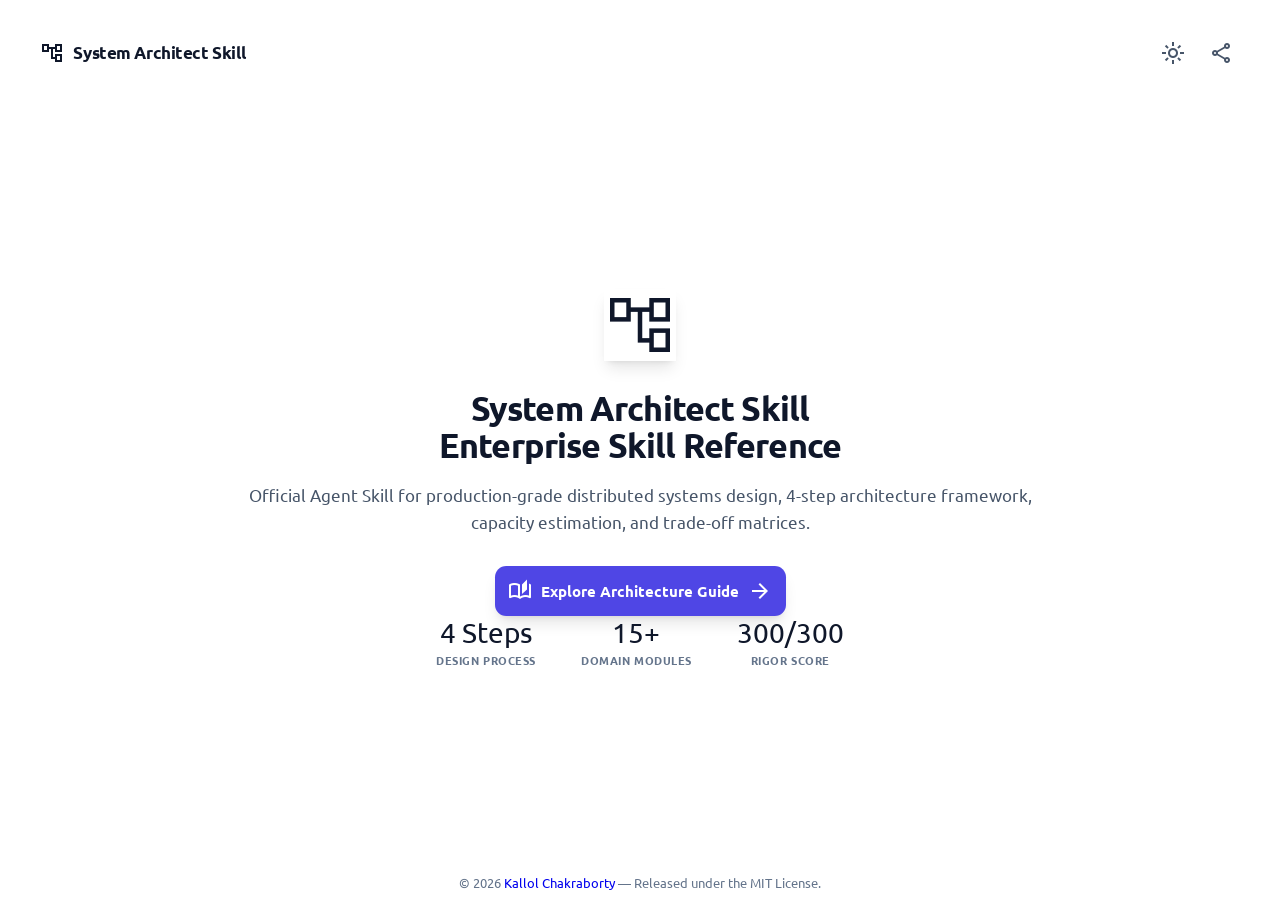
==== commit 3969c2df: "refactor(ui): move Benchmarks and Installation & Usage sections into documentation modules; keep hom" ====
--- a/index.html
+++ b/index.html
@@ -84,74 +84,6 @@
         </div>
       </div>
     </section>
-
-    <!-- Benchmark Scorecard Section -->
-    <section class="w-full max-w-5xl mx-auto py-12 px-4 border-t border-slate-200 dark:border-slate-800">
-      <div class="text-center mb-8">
-        <span class="px-3 py-1 bg-indigo-50 dark:bg-indigo-950/60 text-indigo-600 dark:text-indigo-400 text-xs font-bold uppercase tracking-wider rounded-full border border-indigo-200 dark:border-indigo-800">Verification</span>
-        <h2 class="text-2xl sm:text-3xl font-extrabold text-slate-900 dark:text-white mt-3">Evaluation Harness Benchmarks</h2>
-        <p class="text-sm text-slate-600 dark:text-slate-400 max-w-xl mx-auto mt-2">Tested against 30+ assertions across 10 strict enterprise quality suites.</p>
-      </div>
-
-      <div class="grid grid-cols-1 md:grid-cols-3 gap-6">
-        <div class="p-6 bg-slate-50 dark:bg-slate-800/40 rounded-2xl border border-slate-200 dark:border-slate-800">
-          <div class="flex items-center justify-between mb-3">
-            <span class="text-sm font-bold text-slate-900 dark:text-white">Trigger Recall &amp; Precision</span>
-            <span class="px-2 py-0.5 bg-emerald-100 dark:bg-emerald-950/60 text-emerald-600 dark:text-emerald-400 text-xs font-extrabold rounded">100% (F1 = 1.0)</span>
-          </div>
-          <p class="text-xs text-slate-600 dark:text-slate-400 leading-relaxed">Perfect mapping for System Design intents while strictly isolating non-architectural requests.</p>
-        </div>
-
-        <div class="p-6 bg-slate-50 dark:bg-slate-800/40 rounded-2xl border border-slate-200 dark:border-slate-800">
-          <div class="flex items-center justify-between mb-3">
-            <span class="text-sm font-bold text-slate-900 dark:text-white">Domain Coverage</span>
-            <span class="px-2 py-0.5 bg-emerald-100 dark:bg-emerald-950/60 text-emerald-600 dark:text-emerald-400 text-xs font-extrabold rounded">15 / 15 (100%)</span>
-          </div>
-          <p class="text-xs text-slate-600 dark:text-slate-400 leading-relaxed">Full coverage across CAP theorem, sharding, caching, message queues, rate limiting, and security.</p>
-        </div>
-
-        <div class="p-6 bg-slate-50 dark:bg-slate-800/40 rounded-2xl border border-slate-200 dark:border-slate-800">
-          <div class="flex items-center justify-between mb-3">
-            <span class="text-sm font-bold text-slate-900 dark:text-white">Rigor &amp; Token Budget</span>
-            <span class="px-2 py-0.5 bg-indigo-100 dark:bg-indigo-950/60 text-indigo-600 dark:text-indigo-400 text-xs font-extrabold rounded">300 / 300 pts</span>
-          </div>
-          <p class="text-xs text-slate-600 dark:text-slate-400 leading-relaxed">Zero duplicate instructions, AST-verified code snippets, and fast execution latency.</p>
-        </div>
-      </div>
-    </section>
-
-    <!-- How to Install & Use Section -->
-    <section class="w-full max-w-5xl mx-auto py-12 px-4 border-t border-slate-200 dark:border-slate-800">
-      <div class="text-center mb-8">
-        <span class="px-3 py-1 bg-indigo-50 dark:bg-indigo-950/60 text-indigo-600 dark:text-indigo-400 text-xs font-bold uppercase tracking-wider rounded-full border border-indigo-200 dark:border-indigo-800">Integration</span>
-        <h2 class="text-2xl sm:text-3xl font-extrabold text-slate-900 dark:text-white mt-3">How to Install &amp; Use</h2>
-        <p class="text-sm text-slate-600 dark:text-slate-400 max-w-xl mx-auto mt-2">Symlink the skill into your local AI Agent configuration directory.</p>
-      </div>
-
-      <div class="space-y-6">
-        <!-- Installation Code Block -->
-        <div class="bg-slate-900 rounded-2xl p-6 border border-slate-800 text-slate-100 font-mono text-sm shadow-xl">
-          <div class="flex items-center justify-between mb-3 text-xs text-slate-400 border-b border-slate-800 pb-2">
-            <span>Terminal (Symlink Install)</span>
-            <span class="text-indigo-400">Bash</span>
-          </div>
-          <pre class="overflow-x-auto"><code># Clone repository
-git clone https://github.com/kallolchakraborty/system-architect.git
-
-# Symlink into Gemini / Antigravity Agent skills folder
-ln -s "$(pwd)/system-architect" ~/.gemini/config/skills/system-architect</code></pre>
-        </div>
-
-        <!-- Example Agent Prompt -->
-        <div class="bg-slate-900 rounded-2xl p-6 border border-slate-800 text-slate-100 font-mono text-sm shadow-xl">
-          <div class="flex items-center justify-between mb-3 text-xs text-slate-400 border-b border-slate-800 pb-2">
-            <span>Example User Prompt</span>
-            <span class="text-indigo-400">Prompt</span>
-          </div>
-          <p class="text-slate-300 leading-relaxed font-sans text-sm">"Act as a Principal System Architect. Design a real-time Collaborative Document Editing Platform (like Google Docs) supporting 10M DAU and 100k concurrent active documents. Follow the 4-Step System Design process with full capacity math, WebSocket sync, CRDTs, storage layers, and a complete trade-off matrix."</p>
-        </div>
-      </div>
-    </section>
   </main>
 
   <footer class="border-t border-slate-200 dark:border-slate-800 py-6 px-4">
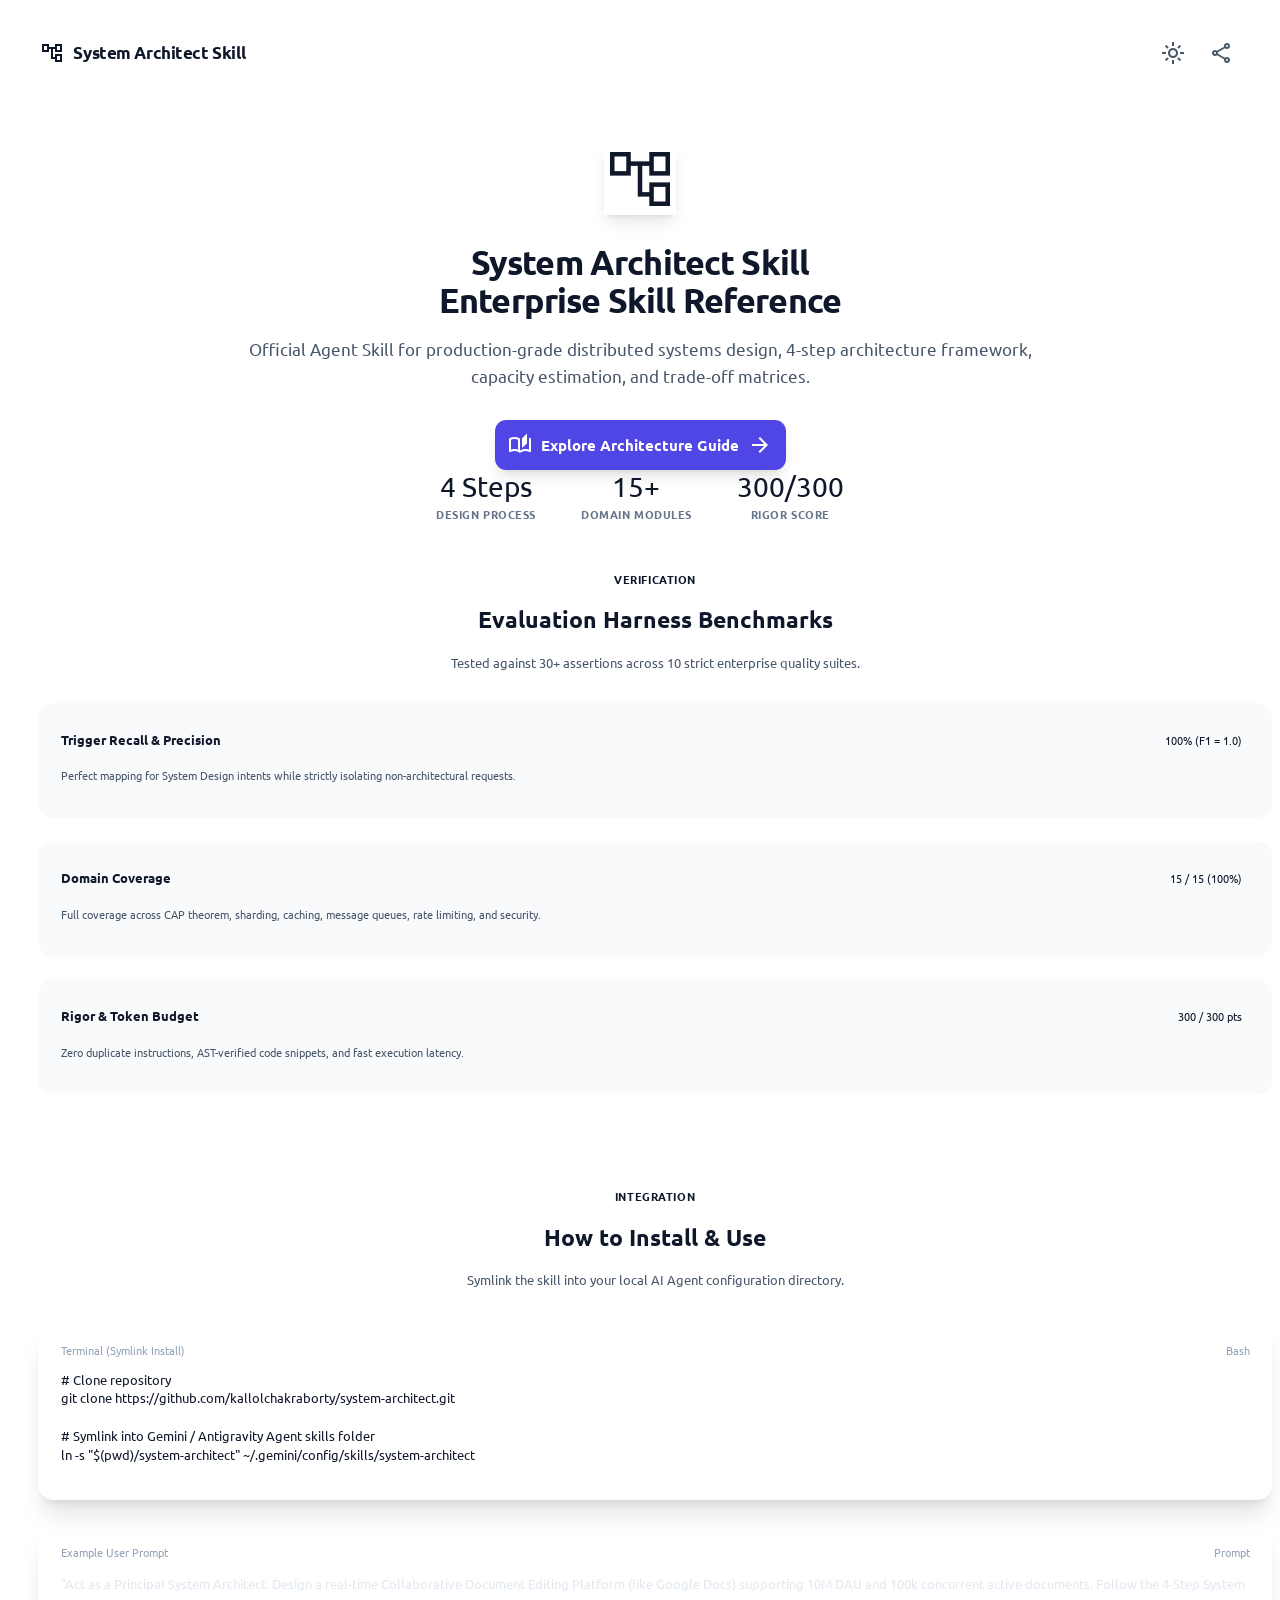
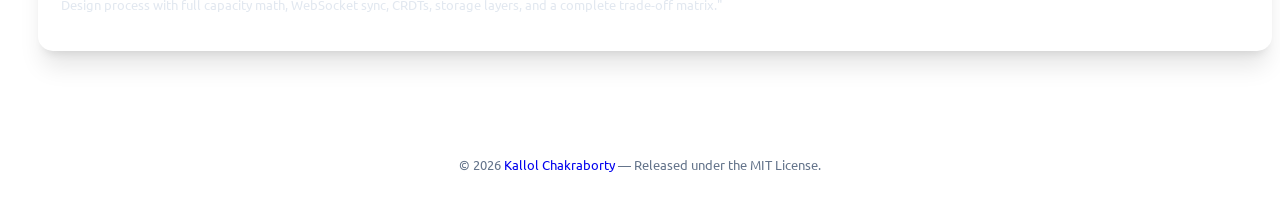
==== commit f80f128a: "feat(website): integrate Evaluation Harness Benchmarks and How to Install & Use sections into landin" ====
--- a/index.html
+++ b/index.html
@@ -84,6 +84,74 @@
         </div>
       </div>
     </section>
+
+    <!-- Benchmark Scorecard Section -->
+    <section class="w-full max-w-5xl mx-auto py-12 px-4 border-t border-slate-200 dark:border-slate-800">
+      <div class="text-center mb-8">
+        <span class="px-3 py-1 bg-indigo-50 dark:bg-indigo-950/60 text-indigo-600 dark:text-indigo-400 text-xs font-bold uppercase tracking-wider rounded-full border border-indigo-200 dark:border-indigo-800">Verification</span>
+        <h2 class="text-2xl sm:text-3xl font-extrabold text-slate-900 dark:text-white mt-3">Evaluation Harness Benchmarks</h2>
+        <p class="text-sm text-slate-600 dark:text-slate-400 max-w-xl mx-auto mt-2">Tested against 30+ assertions across 10 strict enterprise quality suites.</p>
+      </div>
+
+      <div class="grid grid-cols-1 md:grid-cols-3 gap-6">
+        <div class="p-6 bg-slate-50 dark:bg-slate-800/40 rounded-2xl border border-slate-200 dark:border-slate-800 shadow-sm">
+          <div class="flex items-center justify-between mb-3">
+            <span class="text-sm font-bold text-slate-900 dark:text-white">Trigger Recall &amp; Precision</span>
+            <span class="px-2 py-0.5 bg-emerald-100 dark:bg-emerald-950/60 text-emerald-600 dark:text-emerald-400 text-xs font-extrabold rounded">100% (F1 = 1.0)</span>
+          </div>
+          <p class="text-xs text-slate-600 dark:text-slate-400 leading-relaxed">Perfect mapping for System Design intents while strictly isolating non-architectural requests.</p>
+        </div>
+
+        <div class="p-6 bg-slate-50 dark:bg-slate-800/40 rounded-2xl border border-slate-200 dark:border-slate-800 shadow-sm">
+          <div class="flex items-center justify-between mb-3">
+            <span class="text-sm font-bold text-slate-900 dark:text-white">Domain Coverage</span>
+            <span class="px-2 py-0.5 bg-emerald-100 dark:bg-emerald-950/60 text-emerald-600 dark:text-emerald-400 text-xs font-extrabold rounded">15 / 15 (100%)</span>
+          </div>
+          <p class="text-xs text-slate-600 dark:text-slate-400 leading-relaxed">Full coverage across CAP theorem, sharding, caching, message queues, rate limiting, and security.</p>
+        </div>
+
+        <div class="p-6 bg-slate-50 dark:bg-slate-800/40 rounded-2xl border border-slate-200 dark:border-slate-800 shadow-sm">
+          <div class="flex items-center justify-between mb-3">
+            <span class="text-sm font-bold text-slate-900 dark:text-white">Rigor &amp; Token Budget</span>
+            <span class="px-2 py-0.5 bg-indigo-100 dark:bg-indigo-950/60 text-indigo-600 dark:text-indigo-400 text-xs font-extrabold rounded">300 / 300 pts</span>
+          </div>
+          <p class="text-xs text-slate-600 dark:text-slate-400 leading-relaxed">Zero duplicate instructions, AST-verified code snippets, and fast execution latency.</p>
+        </div>
+      </div>
+    </section>
+
+    <!-- How to Install & Use Section -->
+    <section class="w-full max-w-5xl mx-auto py-12 px-4 border-t border-slate-200 dark:border-slate-800">
+      <div class="text-center mb-8">
+        <span class="px-3 py-1 bg-indigo-50 dark:bg-indigo-950/60 text-indigo-600 dark:text-indigo-400 text-xs font-bold uppercase tracking-wider rounded-full border border-indigo-200 dark:border-indigo-800">Integration</span>
+        <h2 class="text-2xl sm:text-3xl font-extrabold text-slate-900 dark:text-white mt-3">How to Install &amp; Use</h2>
+        <p class="text-sm text-slate-600 dark:text-slate-400 max-w-xl mx-auto mt-2">Symlink the skill into your local AI Agent configuration directory.</p>
+      </div>
+
+      <div class="space-y-6">
+        <!-- Installation Code Block -->
+        <div class="bg-slate-900 rounded-2xl p-6 border border-slate-800 text-slate-100 font-mono text-sm shadow-xl">
+          <div class="flex items-center justify-between mb-3 text-xs text-slate-400 border-b border-slate-800 pb-2">
+            <span>Terminal (Symlink Install)</span>
+            <span class="text-indigo-400">Bash</span>
+          </div>
+          <pre class="overflow-x-auto text-indigo-300"><code># Clone repository
+git clone https://github.com/kallolchakraborty/system-architect.git
+
+# Symlink into Gemini / Antigravity Agent skills folder
+ln -s "$(pwd)/system-architect" ~/.gemini/config/skills/system-architect</code></pre>
+        </div>
+
+        <!-- Example Agent Prompt -->
+        <div class="bg-slate-900 rounded-2xl p-6 border border-slate-800 text-slate-100 font-mono text-sm shadow-xl">
+          <div class="flex items-center justify-between mb-3 text-xs text-slate-400 border-b border-slate-800 pb-2">
+            <span>Example User Prompt</span>
+            <span class="text-indigo-400">Prompt</span>
+          </div>
+          <p class="text-slate-200 leading-relaxed font-sans text-sm">"Act as a Principal System Architect. Design a real-time Collaborative Document Editing Platform (like Google Docs) supporting 10M DAU and 100k concurrent active documents. Follow the 4-Step System Design process with full capacity math, WebSocket sync, CRDTs, storage layers, and a complete trade-off matrix."</p>
+        </div>
+      </div>
+    </section>
   </main>
 
   <footer class="border-t border-slate-200 dark:border-slate-800 py-6 px-4">
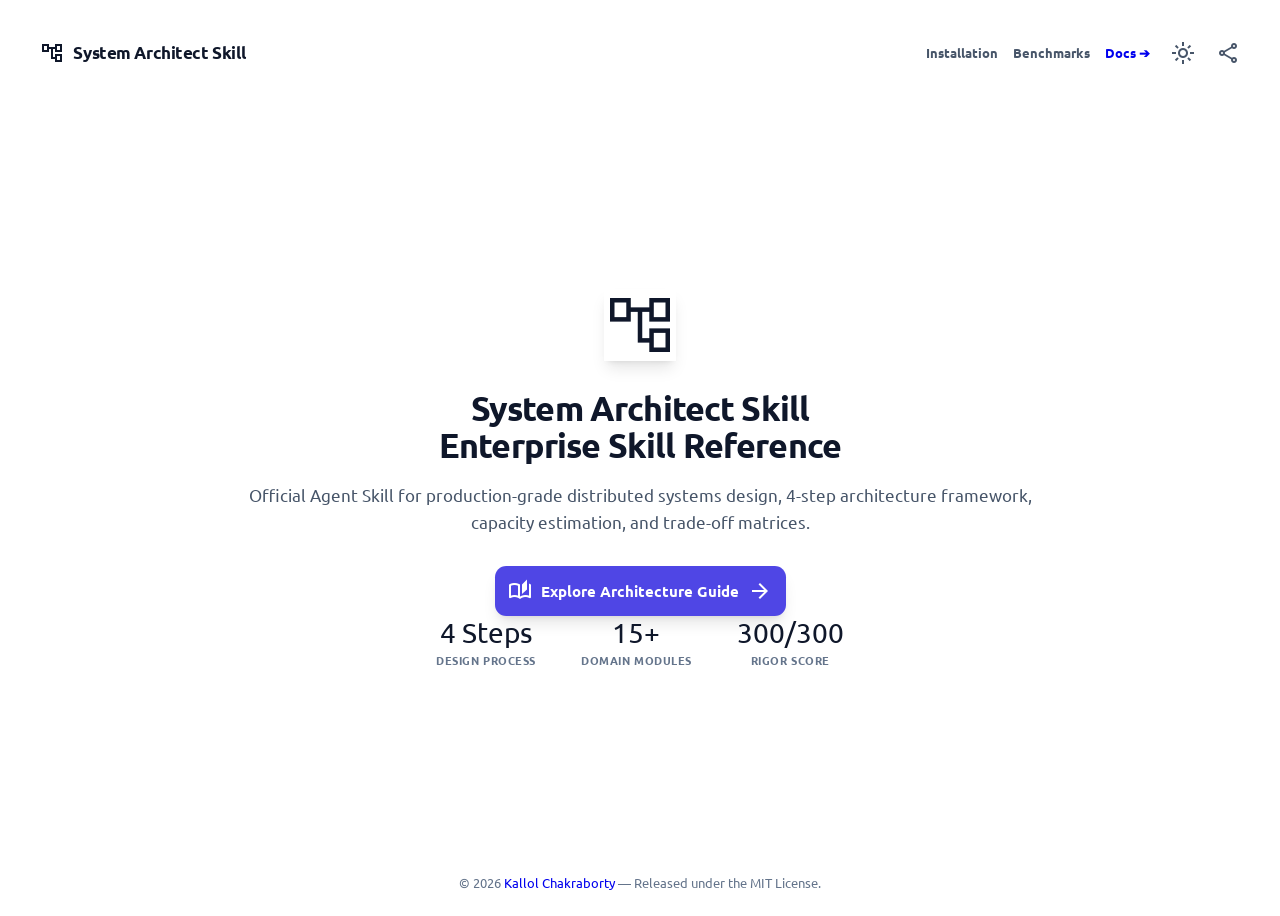
==== commit a361ce2d: "refactor(ui): clean up homepage layout; add direct navbar links to Installation and Benchmarks docum" ====
--- a/index.html
+++ b/index.html
@@ -32,11 +32,14 @@
           <span class="material-symbols-outlined text-indigo-600 dark:text-indigo-400 text-[26px]">account_tree</span>
           <span>System Architect Skill</span>
         </a>
-        <div class="flex items-center gap-3">
-          <button id="themeToggle" class="w-10 h-10 flex items-center justify-center rounded-lg hover:bg-slate-100 dark:hover:bg-slate-800 transition-colors" aria-label="Toggle theme">
+        <div class="flex items-center gap-4">
+          <a href="docs.html#installation-and-usage" class="hidden sm:inline-block text-sm font-semibold text-slate-600 dark:text-slate-300 hover:text-indigo-600 dark:hover:text-indigo-400 transition-colors">Installation</a>
+          <a href="docs.html#evaluation-benchmarks" class="hidden sm:inline-block text-sm font-semibold text-slate-600 dark:text-slate-300 hover:text-indigo-600 dark:hover:text-indigo-400 transition-colors">Benchmarks</a>
+          <a href="docs.html" class="text-sm font-bold text-indigo-600 dark:text-indigo-400 hover:underline">Docs ➔</a>
+          <button id="themeToggle" class="w-9 h-9 flex items-center justify-center rounded-lg hover:bg-slate-100 dark:hover:bg-slate-800 transition-colors ml-2" aria-label="Toggle theme">
             <span class="material-symbols-outlined text-slate-600 dark:text-slate-400 text-[20px]">light_mode</span>
           </button>
-          <button class="open-share-btn w-10 h-10 flex items-center justify-center rounded-lg hover:bg-slate-100 dark:hover:bg-slate-800 transition-colors" aria-label="Share">
+          <button class="open-share-btn w-9 h-9 flex items-center justify-center rounded-lg hover:bg-slate-100 dark:hover:bg-slate-800 transition-colors" aria-label="Share">
             <span class="material-symbols-outlined text-slate-600 dark:text-slate-400 text-[20px]">share</span>
           </button>
         </div>
@@ -45,7 +48,7 @@
   </nav>
 
   <!-- Hero -->
-  <main id="main-content" class="flex-grow flex flex-col items-center justify-center px-4 py-12">
+  <main id="main-content" class="flex-grow flex items-center justify-center px-4 py-12">
     <section class="w-full py-6">
       <div class="max-w-4xl mx-auto text-center">
         <div class="flex justify-center mb-6">
@@ -60,7 +63,7 @@
         <p class="text-lg text-slate-600 dark:text-slate-300 max-w-2xl mx-auto mb-8 leading-relaxed">
           Official Agent Skill for production-grade distributed systems design, 4-step architecture framework, capacity estimation, and trade-off matrices.
         </p>
-        <div class="flex flex-wrap items-center justify-center gap-4 mb-10">
+        <div class="flex flex-wrap items-center justify-center gap-4">
           <a href="docs.html" class="btn-primary inline-flex items-center gap-2.5 px-6 py-3.5 bg-indigo-600 hover:bg-indigo-700 text-white font-bold rounded-xl transition-all shadow-lg shadow-indigo-600/30 hover:scale-105" style="color: #ffffff !important;">
             <span class="material-symbols-outlined text-[20px]" style="color: #ffffff !important;">auto_stories</span>
             <span style="color: #ffffff !important; font-weight: 700 !important;">Explore Architecture Guide</span>
@@ -68,7 +71,7 @@
           </a>
         </div>
         <!-- Quick stats -->
-        <div class="flex flex-wrap justify-center gap-12 text-center border-t border-slate-200 dark:border-slate-800 pt-8">
+        <div class="flex flex-wrap justify-center gap-12 text-center border-t border-slate-200 dark:border-slate-800 pt-10 mt-16 sm:mt-20">
           <div>
             <div class="text-3xl font-extrabold text-indigo-600 dark:text-indigo-400">4 Steps</div>
             <div class="text-xs font-semibold text-slate-500 dark:text-slate-400 uppercase tracking-wider mt-1">Design Process</div>
@@ -81,74 +84,6 @@
             <div class="text-3xl font-extrabold text-indigo-600 dark:text-indigo-400">300/300</div>
             <div class="text-xs font-semibold text-slate-500 dark:text-slate-400 uppercase tracking-wider mt-1">Rigor Score</div>
           </div>
-        </div>
-      </div>
-    </section>
-
-    <!-- Benchmark Scorecard Section -->
-    <section class="w-full max-w-5xl mx-auto py-12 px-4 border-t border-slate-200 dark:border-slate-800">
-      <div class="text-center mb-8">
-        <span class="px-3 py-1 bg-indigo-50 dark:bg-indigo-950/60 text-indigo-600 dark:text-indigo-400 text-xs font-bold uppercase tracking-wider rounded-full border border-indigo-200 dark:border-indigo-800">Verification</span>
-        <h2 class="text-2xl sm:text-3xl font-extrabold text-slate-900 dark:text-white mt-3">Evaluation Harness Benchmarks</h2>
-        <p class="text-sm text-slate-600 dark:text-slate-400 max-w-xl mx-auto mt-2">Tested against 30+ assertions across 10 strict enterprise quality suites.</p>
-      </div>
-
-      <div class="grid grid-cols-1 md:grid-cols-3 gap-6">
-        <div class="p-6 bg-slate-50 dark:bg-slate-800/40 rounded-2xl border border-slate-200 dark:border-slate-800 shadow-sm">
-          <div class="flex items-center justify-between mb-3">
-            <span class="text-sm font-bold text-slate-900 dark:text-white">Trigger Recall &amp; Precision</span>
-            <span class="px-2 py-0.5 bg-emerald-100 dark:bg-emerald-950/60 text-emerald-600 dark:text-emerald-400 text-xs font-extrabold rounded">100% (F1 = 1.0)</span>
-          </div>
-          <p class="text-xs text-slate-600 dark:text-slate-400 leading-relaxed">Perfect mapping for System Design intents while strictly isolating non-architectural requests.</p>
-        </div>
-
-        <div class="p-6 bg-slate-50 dark:bg-slate-800/40 rounded-2xl border border-slate-200 dark:border-slate-800 shadow-sm">
-          <div class="flex items-center justify-between mb-3">
-            <span class="text-sm font-bold text-slate-900 dark:text-white">Domain Coverage</span>
-            <span class="px-2 py-0.5 bg-emerald-100 dark:bg-emerald-950/60 text-emerald-600 dark:text-emerald-400 text-xs font-extrabold rounded">15 / 15 (100%)</span>
-          </div>
-          <p class="text-xs text-slate-600 dark:text-slate-400 leading-relaxed">Full coverage across CAP theorem, sharding, caching, message queues, rate limiting, and security.</p>
-        </div>
-
-        <div class="p-6 bg-slate-50 dark:bg-slate-800/40 rounded-2xl border border-slate-200 dark:border-slate-800 shadow-sm">
-          <div class="flex items-center justify-between mb-3">
-            <span class="text-sm font-bold text-slate-900 dark:text-white">Rigor &amp; Token Budget</span>
-            <span class="px-2 py-0.5 bg-indigo-100 dark:bg-indigo-950/60 text-indigo-600 dark:text-indigo-400 text-xs font-extrabold rounded">300 / 300 pts</span>
-          </div>
-          <p class="text-xs text-slate-600 dark:text-slate-400 leading-relaxed">Zero duplicate instructions, AST-verified code snippets, and fast execution latency.</p>
-        </div>
-      </div>
-    </section>
-
-    <!-- How to Install & Use Section -->
-    <section class="w-full max-w-5xl mx-auto py-12 px-4 border-t border-slate-200 dark:border-slate-800">
-      <div class="text-center mb-8">
-        <span class="px-3 py-1 bg-indigo-50 dark:bg-indigo-950/60 text-indigo-600 dark:text-indigo-400 text-xs font-bold uppercase tracking-wider rounded-full border border-indigo-200 dark:border-indigo-800">Integration</span>
-        <h2 class="text-2xl sm:text-3xl font-extrabold text-slate-900 dark:text-white mt-3">How to Install &amp; Use</h2>
-        <p class="text-sm text-slate-600 dark:text-slate-400 max-w-xl mx-auto mt-2">Symlink the skill into your local AI Agent configuration directory.</p>
-      </div>
-
-      <div class="space-y-6">
-        <!-- Installation Code Block -->
-        <div class="bg-slate-900 rounded-2xl p-6 border border-slate-800 text-slate-100 font-mono text-sm shadow-xl">
-          <div class="flex items-center justify-between mb-3 text-xs text-slate-400 border-b border-slate-800 pb-2">
-            <span>Terminal (Symlink Install)</span>
-            <span class="text-indigo-400">Bash</span>
-          </div>
-          <pre class="overflow-x-auto text-indigo-300"><code># Clone repository
-git clone https://github.com/kallolchakraborty/system-architect.git
-
-# Symlink into Gemini / Antigravity Agent skills folder
-ln -s "$(pwd)/system-architect" ~/.gemini/config/skills/system-architect</code></pre>
-        </div>
-
-        <!-- Example Agent Prompt -->
-        <div class="bg-slate-900 rounded-2xl p-6 border border-slate-800 text-slate-100 font-mono text-sm shadow-xl">
-          <div class="flex items-center justify-between mb-3 text-xs text-slate-400 border-b border-slate-800 pb-2">
-            <span>Example User Prompt</span>
-            <span class="text-indigo-400">Prompt</span>
-          </div>
-          <p class="text-slate-200 leading-relaxed font-sans text-sm">"Act as a Principal System Architect. Design a real-time Collaborative Document Editing Platform (like Google Docs) supporting 10M DAU and 100k concurrent active documents. Follow the 4-Step System Design process with full capacity math, WebSocket sync, CRDTs, storage layers, and a complete trade-off matrix."</p>
         </div>
       </div>
     </section>
